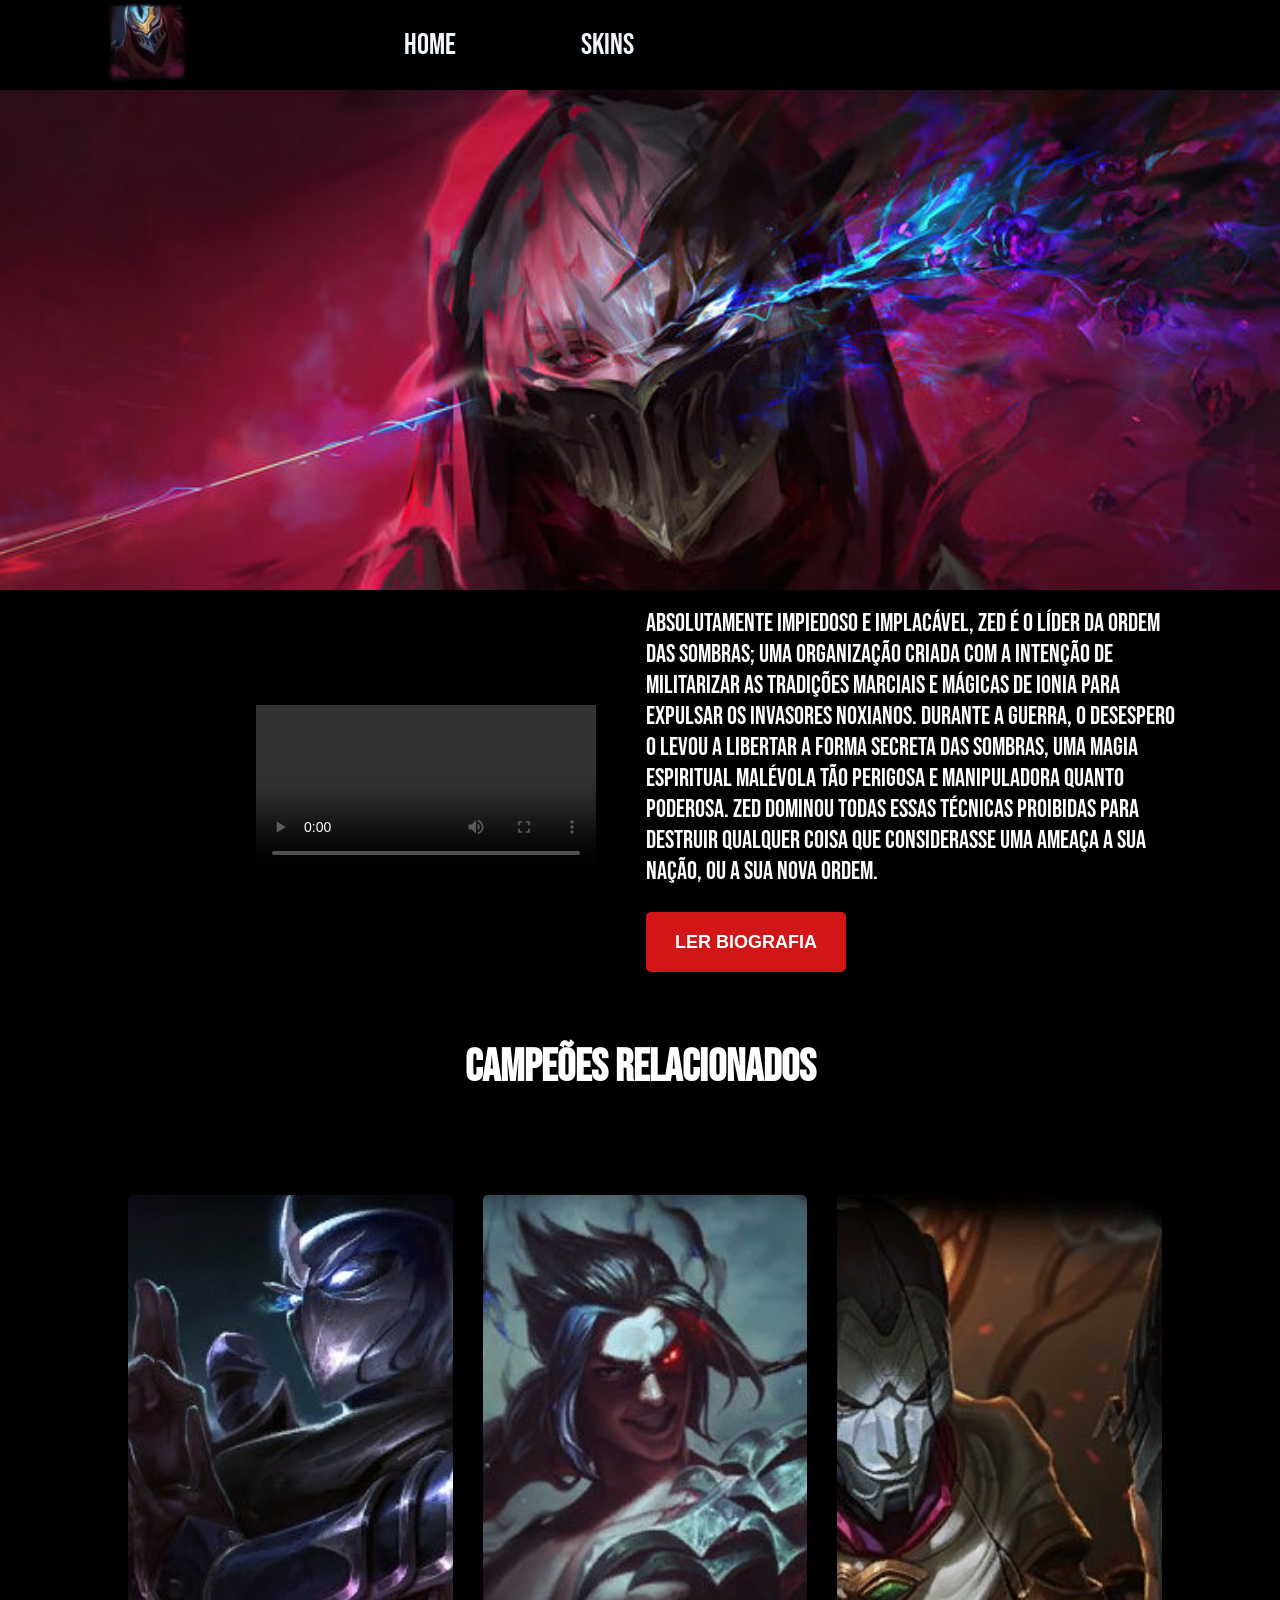
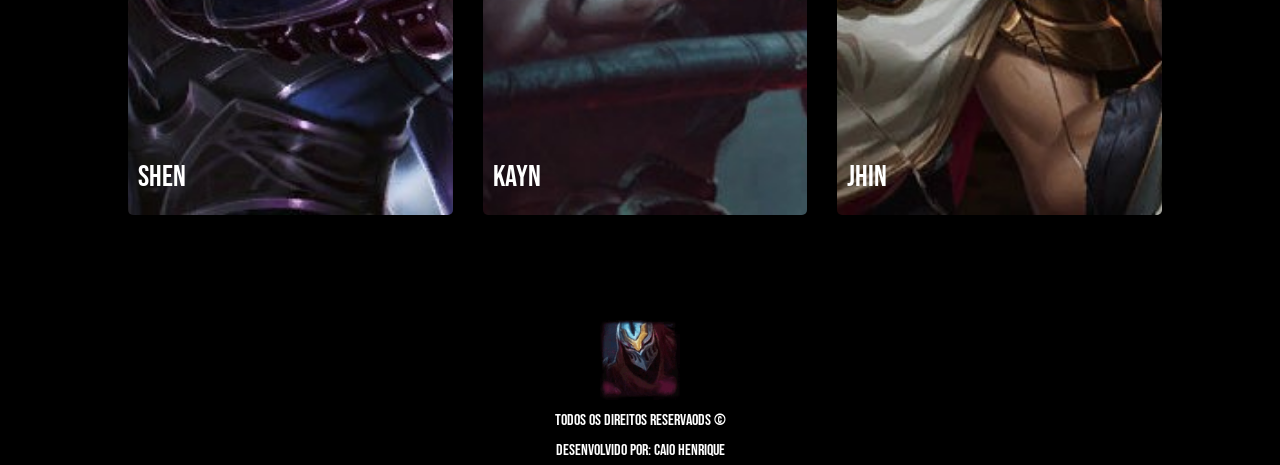
==== index.html @ f1536a5b "Add files via upload" ====
<!DOCTYPE html>
<html lang="en">
<head>
    <meta charset="UTF-8">
    <meta name="viewport" content="width=device-width, initial-scale=1.0">
    <title>Document</title>
    <link rel="stylesheet" href="./src/styles.css">
</head>
<body>
    <header>
        <a href="#"><img id="logo" src="./src/imagens/zed-icon.gif" alt=""></a>
        <nav>
            <ul>
                <a href="#">
                    <li>Home</li>
                </a>

                <a href="./fotos.html">
                    <li>Skins</li>
                </a>
            </ul>
        </nav>
    </header>

    <div id="banner"></div>
    <div id="trailer-zed">
        <div class="content">
            <video controls class="trailer">
                <source src="./src/imagens/videoplayback.mp4" type="video/mp4">
                Seu navegador não possui suporte para videos
            </video>
            <div id="sinopse">
                <p class="description">
                    Absolutamente impiedoso e implacável, Zed é o líder da Ordem das Sombras; uma organização criada com a intenção de militarizar as tradições marciais e mágicas de Ionia para expulsar os invasores noxianos. Durante a guerra, o desespero o levou a libertar a forma secreta das sombras, uma magia espiritual malévola tão perigosa e manipuladora quanto poderosa. Zed dominou todas essas técnicas proibidas para destruir qualquer coisa que considerasse uma ameaça a sua nação, ou a sua nova ordem.
                </p>

                <a href="https://universe.leagueoflegends.com/pt_BR/story/champion/zed/" target=”_blank”><button class="button">LER BIOGRAFIA</button></a>   

            </div>
        </div>
    </div>

    <h2 class="titulo">Campeões relacionados</h2>

    <div class="campeoes-relacionados">
        <div class="cards-campeoes">
            <div class="card banner-1">shen</div>
            <div class="card banner-2">kayn</div>
            <div class="card banner-3">jhin</div>
        </div>
    </div>

    <footer>
        <img style="object-fit: contain;"  id="logo" src="./src/imagens/zed-icon.gif">
        <span>Todos os direitos reservaods ©</span>
        <Span>Desenvolvido por: Caio Henrique</Span>
    </footer>

    <nav class="footer-navigation">
        <ul class="footer-list">
            <a href="./index.html">
                <li>Home</li>
            </a>

            <a href="./fotos.html">
                <li>Fotos</li>
            </a>
        </ul>
    </nav>
</body>
</html>
---- src/styles.css ----
@import url('https://fonts.googleapis.com/css2?family=Bebas+Neue&display=swap');

*{
    margin: 0;
    padding: 0;
    background-color: black;
    list-style: none;
    text-decoration: none;
}

header{
    height: 90px;
    display: flex;
    justify-content: space-around;
    align-items: center;
}

nav{
    width: 60%;
}

ul{
    display: flex;
    width: 30%;
    justify-content: space-between;
}

li{
    list-style: none;
    color: aliceblue;
    cursor: pointer;
    font-size: 30px;
    transition: .5s;
    font-family: "Bebas Neue", serif;
}

li:hover{
    color: #d21617;
}

#logo{
    width: 80px;
    height: auto;
}

#banner{
    background-image: url('./imagens/zed-lol-art-uhdpaper.com-4K-5.3352-wp.thumbnail.jpg');
    background-position: 50% 50%;
    background-size: cover;
    width: 100%;
    height: 500px;
}

#banner-2{
    background-image: url('./imagens/zed-lol-art-uhdpaper.com-4K-5.3352-wp.thumbnail.jpg');
    background-position: 50% 50%;
    background-size: cover;
    width: 100%;
    height: 500px;
}

#trailer-zed{
    width: 100%;
    height: 400px;
    display: flex;
    justify-content: center;
}

.content {
    width: 60%;
    display: flex;
    align-items: center;
    justify-content: space-between;
}

.trailer {
    width: 90%;
}

#sinopse{
    width: 100%;
    display: flex;
    flex-direction: column;
    justify-content: space-between;
    margin-left: 50px;
}

.description{
    color: #fff;
    font-size: 25px;
    font-family: "Bebas Neue", serif;
    width: 140%;
}

.button{
    width: 200px;
    height: 60px;
    background-color: #d21617;
    color: #fff;
    padding: 8px 10px;
    border-radius: 5px;
    cursor: pointer;
    transition: .8s;
    font-size: 18px;
    display: flex;
    justify-content: center;
    align-items: center;
    font-weight: bold;
    border: none;
    outline: none;
    margin-top: 25px;
}

.button:hover{
    background-color: #fff;
    color: #000;
}

.titulo{
    text-align: center;
    padding: 50px;
    font-size: 45px;
    font-weight: 500px;
    font-family: "Bebas Neue", serif;
    color: #fff;
}

.campeoes-relacionados{
    width: 100%;
    display: flex;
    justify-content: center;
    margin-top: 50px;
}

.cards-campeoes{
    width: 80%;
    display: grid;
    grid-template-columns: repeat(3, 1fr);
    row-gap: 20px;
    column-gap: 40px;
}

.card{
    width: 100%;
    height: 600px;
    background-size: cover;
    background-position: 50% 50%;
    border-radius: 5px;
    cursor: pointer;
    transition: 1s;
    display: flex;
    flex-direction: column;
    justify-content: flex-end;
    padding: 0 0 20px 10px;
    color: #fff;
    font-size: 30px;
    font-family: "Bebas Neue", serif;
}

.banner-1{
    background-image: url('./imagens/League_Infobox_Shen.jpg');
}

.banner-2{
    background-image: url('./imagens/League_Infobox_Kayn.jpg');
}

.banner-3{
    background-image: url('./imagens/League_Infobox_Jhin.jpg');
}

.card:hover {
    transform: scale(1.08);
}

footer {
    height: 150px;
    margin-top: 100px;
    display: flex;
    flex-direction: column;
    align-items: center;
    justify-content: space-around;
}

span {
    color: #fff;
    font-family: "Bebas Neue", serif;
}

.footer-navigation {
    display: none;
}
.footer-list {
    display: flex;
    flex-direction: column;
    align-items: center;
}

@media(max-width: 768px){
    .footer-navigation {
        display: block;
    }

    nav{
        display: none;
    }

    #banner{
        background-position: 40%;
    }

    #trailer-container{
        width: 100%;
        height: 400px;
        display: flex;
        flex-direction: column;
    }

    .content{
        width: 95%;
        display: flex;
        flex-direction: column;
    }

    .trailer {
        width: 100%;
    }

    #sinopse {
        width: 80%;
        display: flex;
        flex-direction: column;
        justify-content: space-between;
    }

    .titulo{
        width: 80%;
        margin-top: 380px;
    }

    .description {
        width: 100%;
        margin-top: 1%;
    }

    .button {
        width: 100%;
        margin-top: 30px;
    }

    .cards-campeoes {
        grid-template-columns: 1fr;
        margin-top: 10px;
    }
}
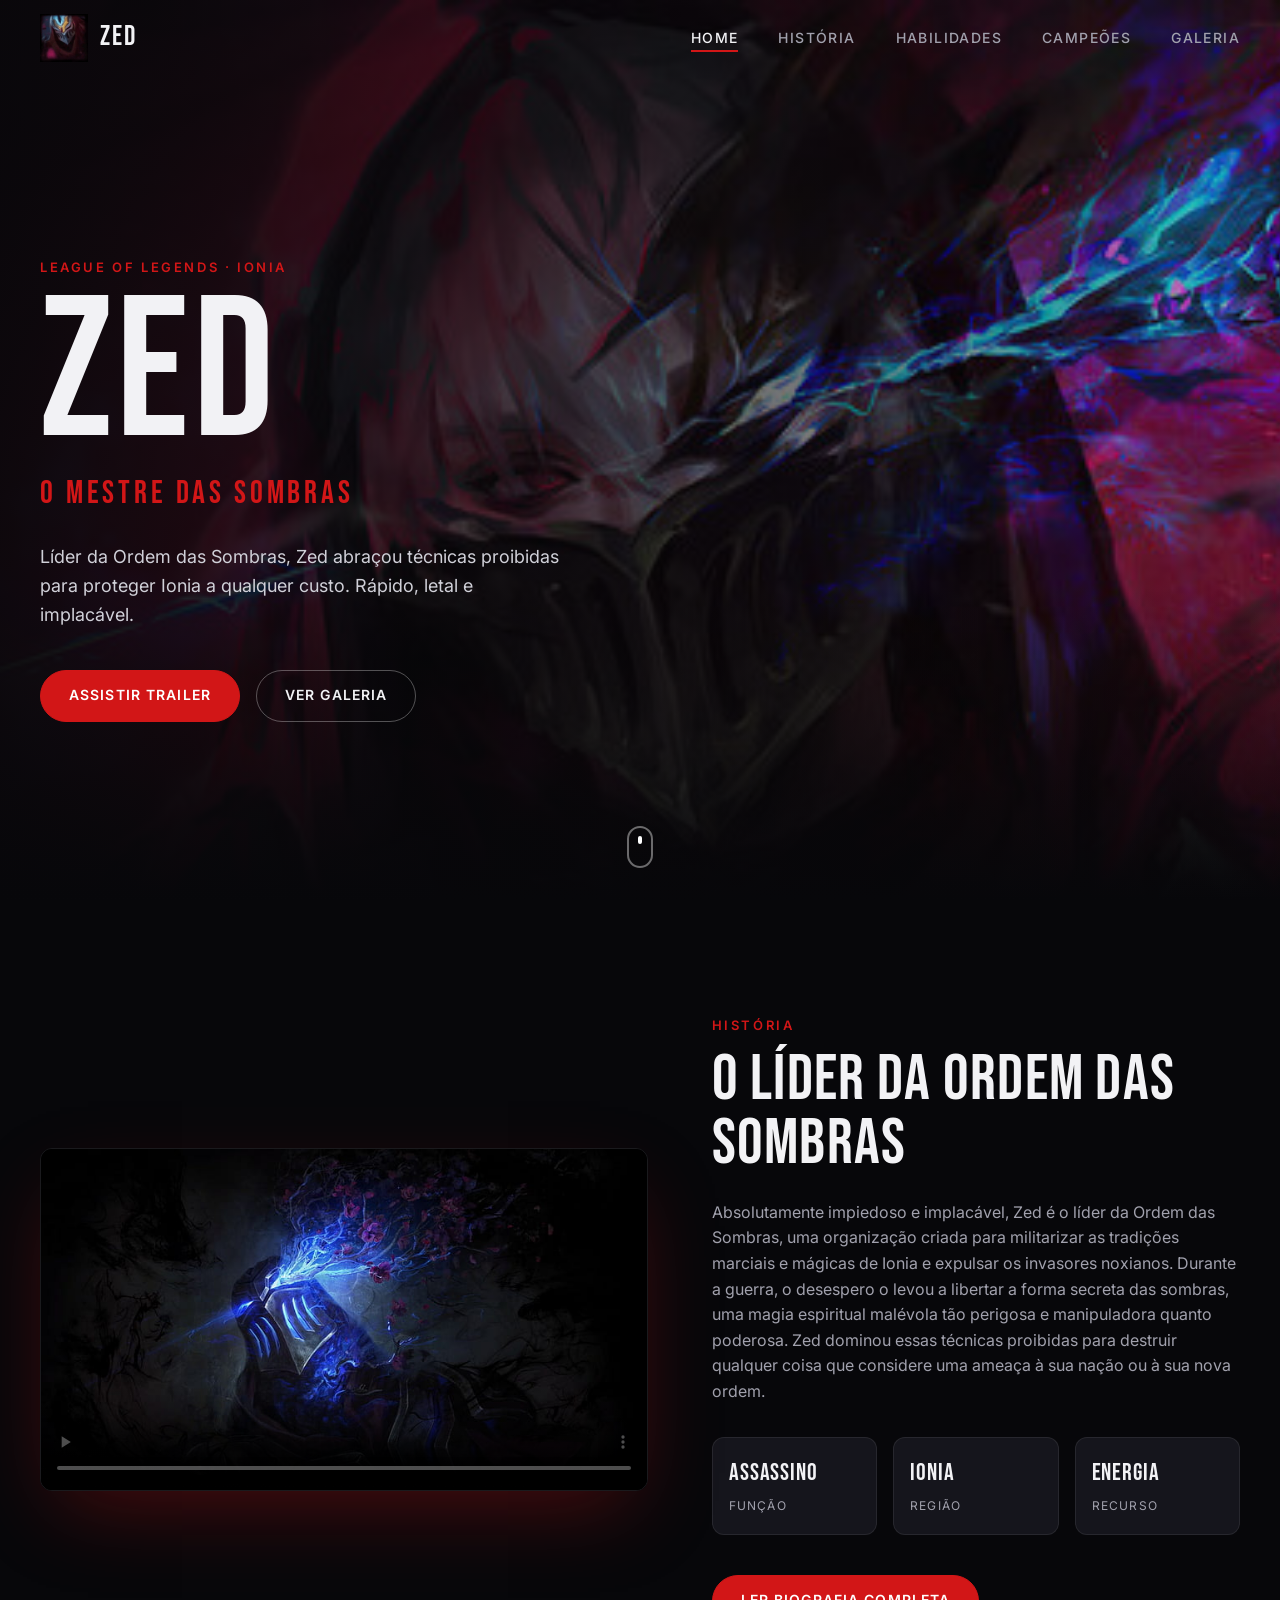
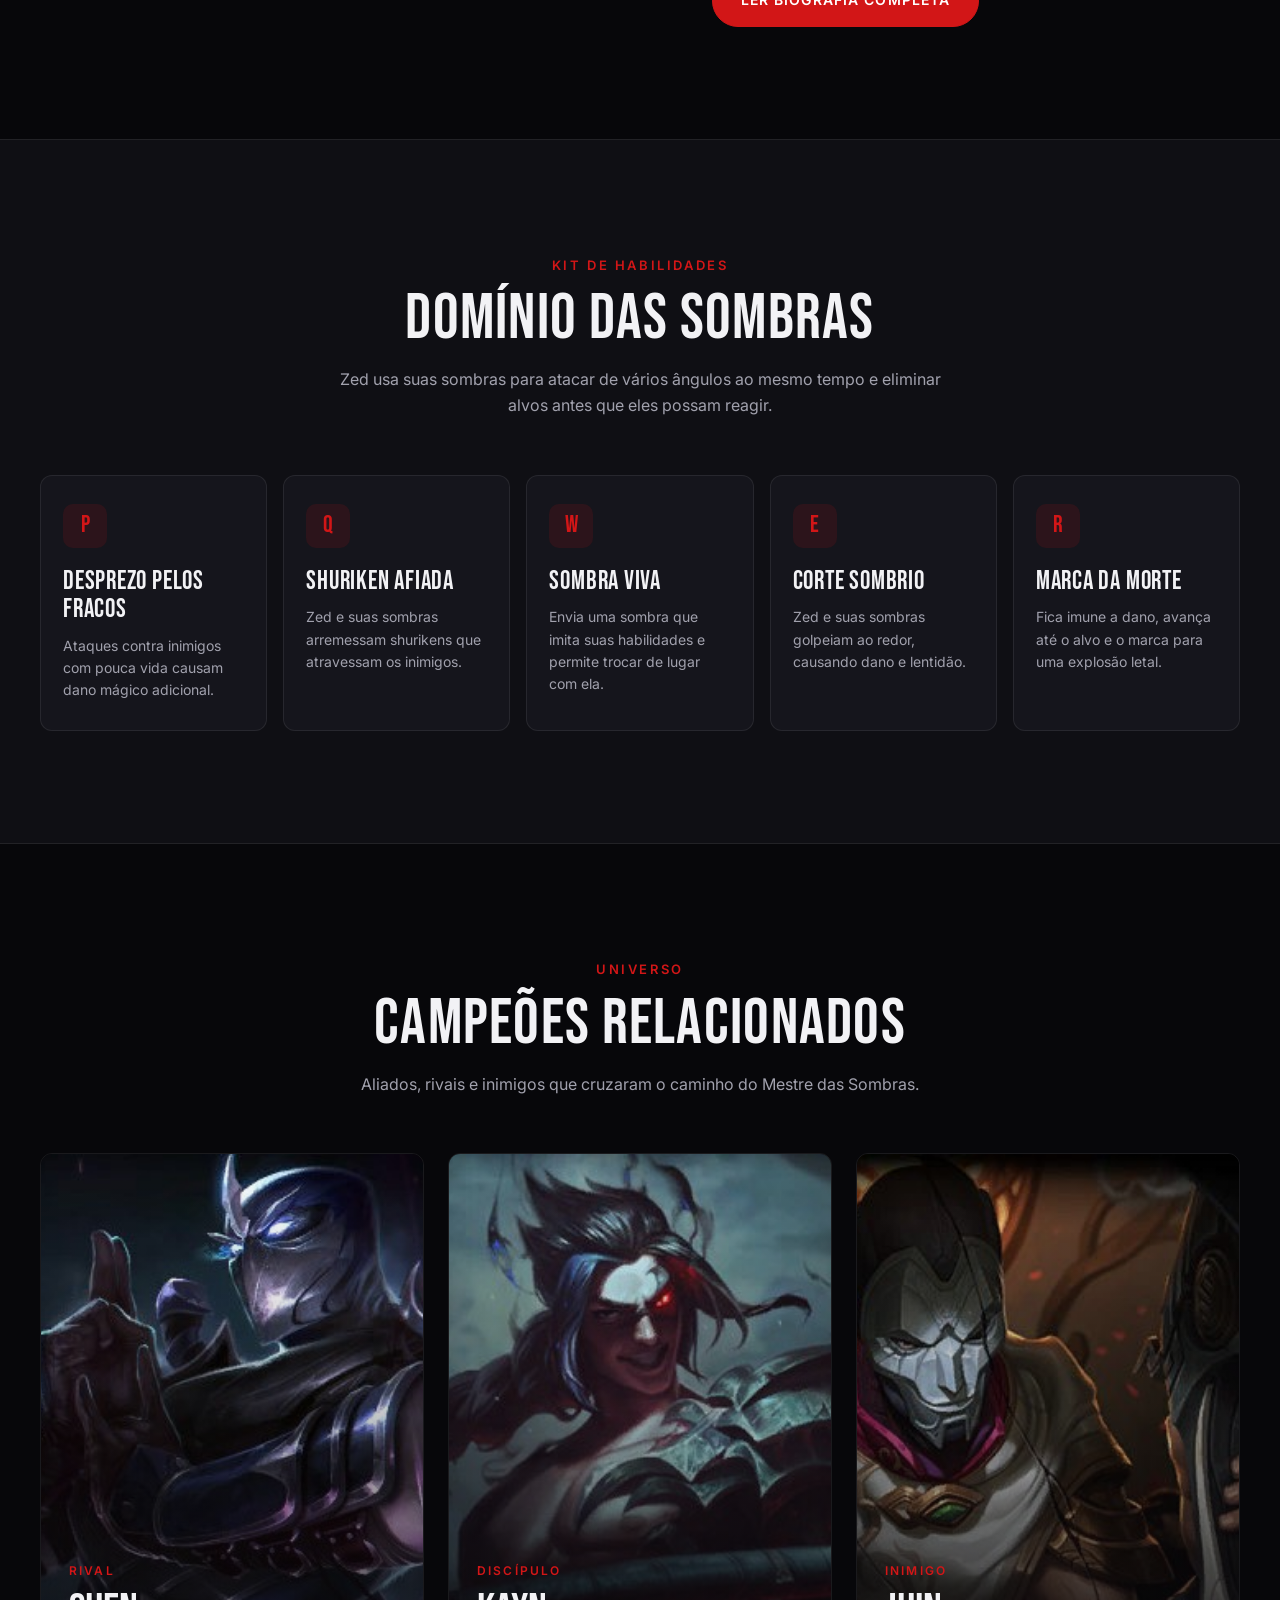
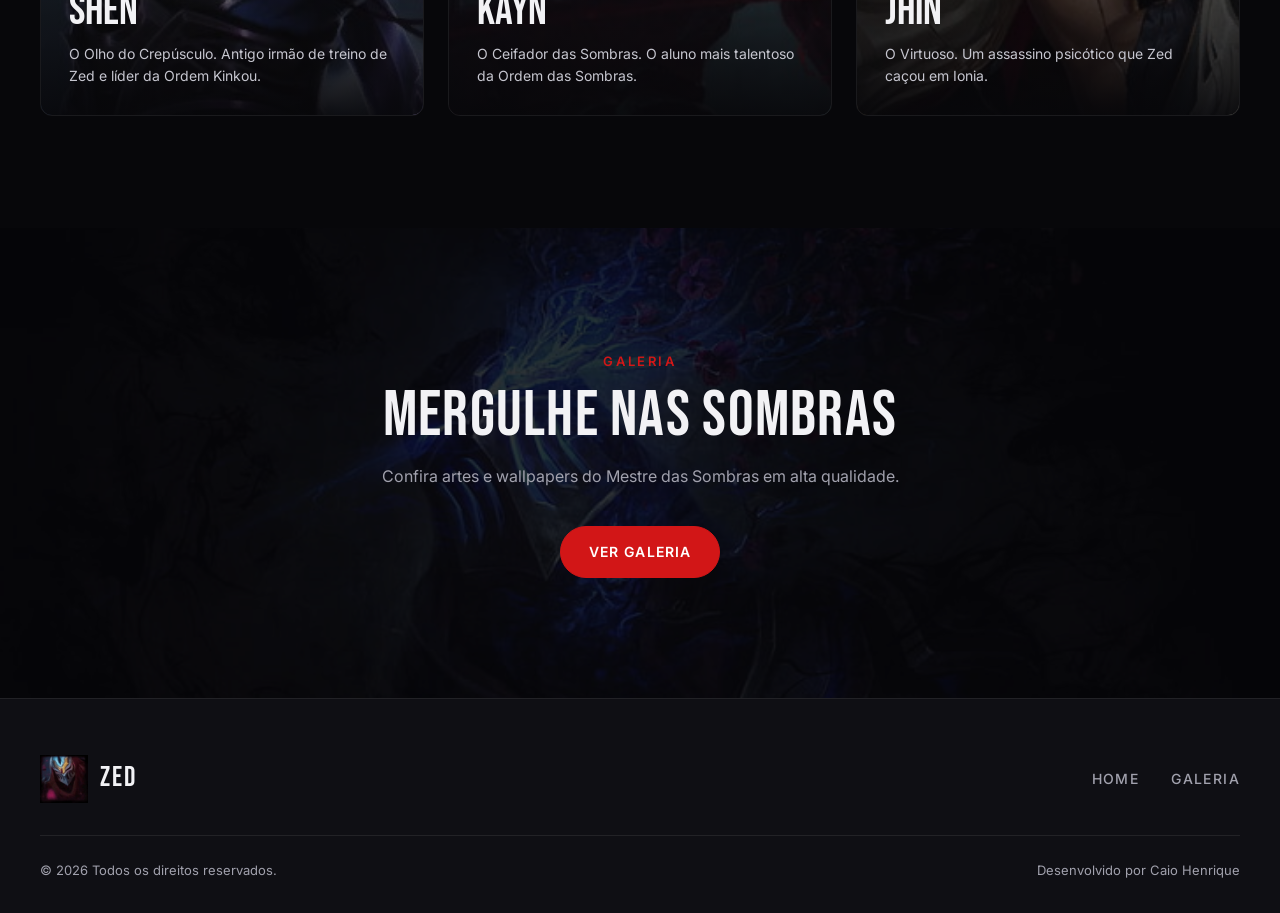
==== commit 47aacbee: "Redesenha a landing page com visual mais profissional - HTML semântico, lang pt-BR, títulos e meta t" ====
--- a/index.html
+++ b/index.html
@@ -1,71 +1,203 @@
-<!DOCTYPE html>
-<html lang="en">
-<head>
-    <meta charset="UTF-8">
-    <meta name="viewport" content="width=device-width, initial-scale=1.0">
-    <title>Document</title>
-    <link rel="stylesheet" href="./src/styles.css">
-</head>
-<body>
-    <header>
-        <a href="#"><img id="logo" src="./src/imagens/zed-icon.gif" alt=""></a>
-        <nav>
-            <ul>
-                <a href="#">
-                    <li>Home</li>
-                </a>
-
-                <a href="./fotos.html">
-                    <li>Skins</li>
-                </a>
-            </ul>
-        </nav>
-    </header>
-
-    <div id="banner"></div>
-    <div id="trailer-zed">
-        <div class="content">
-            <video controls class="trailer">
-                <source src="./src/imagens/videoplayback.mp4" type="video/mp4">
-                Seu navegador não possui suporte para videos
-            </video>
-            <div id="sinopse">
-                <p class="description">
-                    Absolutamente impiedoso e implacável, Zed é o líder da Ordem das Sombras; uma organização criada com a intenção de militarizar as tradições marciais e mágicas de Ionia para expulsar os invasores noxianos. Durante a guerra, o desespero o levou a libertar a forma secreta das sombras, uma magia espiritual malévola tão perigosa e manipuladora quanto poderosa. Zed dominou todas essas técnicas proibidas para destruir qualquer coisa que considerasse uma ameaça a sua nação, ou a sua nova ordem.
-                </p>
-
-                <a href="https://universe.leagueoflegends.com/pt_BR/story/champion/zed/" target=”_blank”><button class="button">LER BIOGRAFIA</button></a>   
-
-            </div>
-        </div>
-    </div>
-
-    <h2 class="titulo">Campeões relacionados</h2>
-
-    <div class="campeoes-relacionados">
-        <div class="cards-campeoes">
-            <div class="card banner-1">shen</div>
-            <div class="card banner-2">kayn</div>
-            <div class="card banner-3">jhin</div>
-        </div>
-    </div>
-
-    <footer>
-        <img style="object-fit: contain;"  id="logo" src="./src/imagens/zed-icon.gif">
-        <span>Todos os direitos reservaods ©</span>
-        <Span>Desenvolvido por: Caio Henrique</Span>
-    </footer>
-
-    <nav class="footer-navigation">
-        <ul class="footer-list">
-            <a href="./index.html">
-                <li>Home</li>
-            </a>
-
-            <a href="./fotos.html">
-                <li>Fotos</li>
-            </a>
-        </ul>
-    </nav>
-</body>
-</html>+<!DOCTYPE html>
+<html lang="pt-BR">
+<head>
+    <meta charset="UTF-8">
+    <meta name="viewport" content="width=device-width, initial-scale=1.0">
+    <title>Zed, o Mestre das Sombras | League of Legends</title>
+    <meta name="description" content="Conheça Zed, o Mestre das Sombras e líder da Ordem das Sombras de Ionia: história, habilidades, trailer e campeões relacionados.">
+    <meta name="theme-color" content="#07070a">
+    <meta property="og:title" content="Zed, o Mestre das Sombras">
+    <meta property="og:description" content="História, habilidades e trailer do líder da Ordem das Sombras.">
+    <meta property="og:image" content="./src/imagens/zed-lol-art-uhdpaper.com-4K-5.3352-wp.thumbnail.jpg">
+    <link rel="icon" href="./src/imagens/zed-icon.gif" type="image/gif">
+    <link rel="preconnect" href="https://fonts.googleapis.com">
+    <link rel="preconnect" href="https://fonts.gstatic.com" crossorigin>
+    <link rel="stylesheet" href="./src/styles.css">
+</head>
+<body>
+    <header class="header">
+        <div class="container">
+            <a href="./index.html" class="brand" aria-label="Zed — página inicial">
+                <img src="./src/imagens/zed-icon.gif" alt="">
+                Zed
+            </a>
+
+            <button class="menu-toggle" aria-label="Abrir menu" aria-expanded="false" aria-controls="menu">
+                <span></span><span></span><span></span>
+            </button>
+
+            <nav class="nav" id="menu" aria-label="Principal">
+                <ul class="nav-list">
+                    <li><a href="./index.html" aria-current="page">Home</a></li>
+                    <li><a href="#historia">História</a></li>
+                    <li><a href="#habilidades">Habilidades</a></li>
+                    <li><a href="#campeoes">Campeões</a></li>
+                    <li><a href="./fotos.html">Galeria</a></li>
+                </ul>
+            </nav>
+        </div>
+    </header>
+
+    <main>
+        <section class="hero">
+            <div class="container">
+                <div class="hero-content reveal">
+                    <span class="eyebrow">League of Legends · Ionia</span>
+                    <h1 class="hero-title">Zed</h1>
+                    <p class="hero-subtitle">O Mestre das Sombras</p>
+                    <p class="hero-text">
+                        Líder da Ordem das Sombras, Zed abraçou técnicas proibidas para proteger Ionia
+                        a qualquer custo. Rápido, letal e implacável.
+                    </p>
+                    <div class="hero-actions">
+                        <a href="#historia" class="btn btn-primary">Assistir trailer</a>
+                        <a href="./fotos.html" class="btn btn-ghost">Ver galeria</a>
+                    </div>
+                </div>
+            </div>
+            <a href="#historia" class="scroll-indicator" aria-label="Rolar para a história"></a>
+        </section>
+
+        <section class="section" id="historia">
+            <div class="container about-grid">
+                <div class="video-frame reveal">
+                    <video controls preload="metadata" poster="./src/imagens/fan-art-zed-league-of-legends-video-games-zed-wallpaper-preview.jpg">
+                        <source src="./src/imagens/videoplayback.mp4" type="video/mp4">
+                        Seu navegador não suporta a reprodução de vídeos.
+                    </video>
+                </div>
+
+                <div class="about-text reveal">
+                    <span class="eyebrow">História</span>
+                    <h2 class="section-title">O líder da Ordem das Sombras</h2>
+                    <p>
+                        Absolutamente impiedoso e implacável, Zed é o líder da Ordem das Sombras, uma
+                        organização criada para militarizar as tradições marciais e mágicas de Ionia e
+                        expulsar os invasores noxianos. Durante a guerra, o desespero o levou a libertar a
+                        forma secreta das sombras, uma magia espiritual malévola tão perigosa e manipuladora
+                        quanto poderosa. Zed dominou essas técnicas proibidas para destruir qualquer coisa
+                        que considere uma ameaça à sua nação ou à sua nova ordem.
+                    </p>
+
+                    <div class="stats">
+                        <div class="stat"><strong>Assassino</strong><span>Função</span></div>
+                        <div class="stat"><strong>Ionia</strong><span>Região</span></div>
+                        <div class="stat"><strong>Energia</strong><span>Recurso</span></div>
+                    </div>
+
+                    <a href="https://universe.leagueoflegends.com/pt_BR/story/champion/zed/" target="_blank" rel="noopener noreferrer" class="btn btn-primary">
+                        Ler biografia completa
+                    </a>
+                </div>
+            </div>
+        </section>
+
+        <section class="section abilities" id="habilidades">
+            <div class="container">
+                <div class="section-head reveal">
+                    <span class="eyebrow">Kit de habilidades</span>
+                    <h2 class="section-title">Domínio das sombras</h2>
+                    <p>Zed usa suas sombras para atacar de vários ângulos ao mesmo tempo e eliminar alvos antes que eles possam reagir.</p>
+                </div>
+
+                <div class="ability-grid">
+                    <article class="ability reveal">
+                        <span class="ability-key">P</span>
+                        <h3>Desprezo pelos Fracos</h3>
+                        <p>Ataques contra inimigos com pouca vida causam dano mágico adicional.</p>
+                    </article>
+                    <article class="ability reveal">
+                        <span class="ability-key">Q</span>
+                        <h3>Shuriken Afiada</h3>
+                        <p>Zed e suas sombras arremessam shurikens que atravessam os inimigos.</p>
+                    </article>
+                    <article class="ability reveal">
+                        <span class="ability-key">W</span>
+                        <h3>Sombra Viva</h3>
+                        <p>Envia uma sombra que imita suas habilidades e permite trocar de lugar com ela.</p>
+                    </article>
+                    <article class="ability reveal">
+                        <span class="ability-key">E</span>
+                        <h3>Corte Sombrio</h3>
+                        <p>Zed e suas sombras golpeiam ao redor, causando dano e lentidão.</p>
+                    </article>
+                    <article class="ability reveal">
+                        <span class="ability-key">R</span>
+                        <h3>Marca da Morte</h3>
+                        <p>Fica imune a dano, avança até o alvo e o marca para uma explosão letal.</p>
+                    </article>
+                </div>
+            </div>
+        </section>
+
+        <section class="section" id="campeoes">
+            <div class="container">
+                <div class="section-head reveal">
+                    <span class="eyebrow">Universo</span>
+                    <h2 class="section-title">Campeões relacionados</h2>
+                    <p>Aliados, rivais e inimigos que cruzaram o caminho do Mestre das Sombras.</p>
+                </div>
+
+                <div class="champion-grid">
+                    <article class="champion-card reveal">
+                        <img src="./src/imagens/League_Infobox_Shen.jpg" alt="Arte de Shen, o Olho do Crepúsculo" loading="lazy">
+                        <div class="champion-info">
+                            <span>Rival</span>
+                            <h3>Shen</h3>
+                            <p>O Olho do Crepúsculo. Antigo irmão de treino de Zed e líder da Ordem Kinkou.</p>
+                        </div>
+                    </article>
+                    <article class="champion-card reveal">
+                        <img src="./src/imagens/League_Infobox_Kayn.jpg" alt="Arte de Kayn, o Ceifador das Sombras" loading="lazy">
+                        <div class="champion-info">
+                            <span>Discípulo</span>
+                            <h3>Kayn</h3>
+                            <p>O Ceifador das Sombras. O aluno mais talentoso da Ordem das Sombras.</p>
+                        </div>
+                    </article>
+                    <article class="champion-card reveal">
+                        <img src="./src/imagens/League_Infobox_Jhin.jpg" alt="Arte de Jhin, o Virtuoso" loading="lazy">
+                        <div class="champion-info">
+                            <span>Inimigo</span>
+                            <h3>Jhin</h3>
+                            <p>O Virtuoso. Um assassino psicótico que Zed caçou em Ionia.</p>
+                        </div>
+                    </article>
+                </div>
+            </div>
+        </section>
+
+        <section class="cta">
+            <div class="container reveal">
+                <span class="eyebrow">Galeria</span>
+                <h2 class="section-title">Mergulhe nas sombras</h2>
+                <p>Confira artes e wallpapers do Mestre das Sombras em alta qualidade.</p>
+                <a href="./fotos.html" class="btn btn-primary">Ver galeria</a>
+            </div>
+        </section>
+    </main>
+
+    <footer class="footer">
+        <div class="container">
+            <div class="footer-top">
+                <a href="./index.html" class="brand">
+                    <img src="./src/imagens/zed-icon.gif" alt="">
+                    Zed
+                </a>
+                <nav aria-label="Rodapé">
+                    <ul class="nav-list">
+                        <li><a href="./index.html">Home</a></li>
+                        <li><a href="./fotos.html">Galeria</a></li>
+                    </ul>
+                </nav>
+            </div>
+            <div class="footer-bottom">
+                <span>© <span data-year>2026</span> Todos os direitos reservados.</span>
+                <span>Desenvolvido por Caio Henrique</span>
+            </div>
+        </div>
+    </footer>
+
+    <script src="./src/script.js" defer></script>
+</body>
+</html>
--- a/src/styles.css
+++ b/src/styles.css
@@ -1,255 +1,792 @@
-@import url('https://fonts.googleapis.com/css2?family=Bebas+Neue&display=swap');
-
-*{
-    margin: 0;
-    padding: 0;
-    background-color: black;
-    list-style: none;
-    text-decoration: none;
-}
-
-header{
-    height: 90px;
-    display: flex;
-    justify-content: space-around;
-    align-items: center;
-}
-
-nav{
-    width: 60%;
-}
-
-ul{
-    display: flex;
-    width: 30%;
-    justify-content: space-between;
-}
-
-li{
-    list-style: none;
-    color: aliceblue;
-    cursor: pointer;
-    font-size: 30px;
-    transition: .5s;
-    font-family: "Bebas Neue", serif;
-}
-
-li:hover{
-    color: #d21617;
-}
-
-#logo{
-    width: 80px;
-    height: auto;
-}
-
-#banner{
-    background-image: url('./imagens/zed-lol-art-uhdpaper.com-4K-5.3352-wp.thumbnail.jpg');
-    background-position: 50% 50%;
-    background-size: cover;
-    width: 100%;
-    height: 500px;
-}
-
-#banner-2{
-    background-image: url('./imagens/zed-lol-art-uhdpaper.com-4K-5.3352-wp.thumbnail.jpg');
-    background-position: 50% 50%;
-    background-size: cover;
-    width: 100%;
-    height: 500px;
-}
-
-#trailer-zed{
-    width: 100%;
-    height: 400px;
-    display: flex;
-    justify-content: center;
-}
-
-.content {
-    width: 60%;
-    display: flex;
-    align-items: center;
-    justify-content: space-between;
-}
-
-.trailer {
-    width: 90%;
-}
-
-#sinopse{
-    width: 100%;
-    display: flex;
-    flex-direction: column;
-    justify-content: space-between;
-    margin-left: 50px;
-}
-
-.description{
-    color: #fff;
-    font-size: 25px;
-    font-family: "Bebas Neue", serif;
-    width: 140%;
-}
-
-.button{
-    width: 200px;
-    height: 60px;
-    background-color: #d21617;
-    color: #fff;
-    padding: 8px 10px;
-    border-radius: 5px;
-    cursor: pointer;
-    transition: .8s;
-    font-size: 18px;
-    display: flex;
-    justify-content: center;
-    align-items: center;
-    font-weight: bold;
-    border: none;
-    outline: none;
-    margin-top: 25px;
-}
-
-.button:hover{
-    background-color: #fff;
-    color: #000;
-}
-
-.titulo{
-    text-align: center;
-    padding: 50px;
-    font-size: 45px;
-    font-weight: 500px;
-    font-family: "Bebas Neue", serif;
-    color: #fff;
-}
-
-.campeoes-relacionados{
-    width: 100%;
-    display: flex;
-    justify-content: center;
-    margin-top: 50px;
-}
-
-.cards-campeoes{
-    width: 80%;
-    display: grid;
-    grid-template-columns: repeat(3, 1fr);
-    row-gap: 20px;
-    column-gap: 40px;
-}
-
-.card{
-    width: 100%;
-    height: 600px;
-    background-size: cover;
-    background-position: 50% 50%;
-    border-radius: 5px;
-    cursor: pointer;
-    transition: 1s;
-    display: flex;
-    flex-direction: column;
-    justify-content: flex-end;
-    padding: 0 0 20px 10px;
-    color: #fff;
-    font-size: 30px;
-    font-family: "Bebas Neue", serif;
-}
-
-.banner-1{
-    background-image: url('./imagens/League_Infobox_Shen.jpg');
-}
-
-.banner-2{
-    background-image: url('./imagens/League_Infobox_Kayn.jpg');
-}
-
-.banner-3{
-    background-image: url('./imagens/League_Infobox_Jhin.jpg');
-}
-
-.card:hover {
-    transform: scale(1.08);
-}
-
-footer {
-    height: 150px;
-    margin-top: 100px;
-    display: flex;
-    flex-direction: column;
-    align-items: center;
-    justify-content: space-around;
-}
-
-span {
-    color: #fff;
-    font-family: "Bebas Neue", serif;
-}
-
-.footer-navigation {
-    display: none;
-}
-.footer-list {
-    display: flex;
-    flex-direction: column;
-    align-items: center;
-}
-
-@media(max-width: 768px){
-    .footer-navigation {
-        display: block;
-    }
-
-    nav{
-        display: none;
-    }
-
-    #banner{
-        background-position: 40%;
-    }
-
-    #trailer-container{
-        width: 100%;
-        height: 400px;
-        display: flex;
-        flex-direction: column;
-    }
-
-    .content{
-        width: 95%;
-        display: flex;
-        flex-direction: column;
-    }
-
-    .trailer {
-        width: 100%;
-    }
-
-    #sinopse {
-        width: 80%;
-        display: flex;
-        flex-direction: column;
-        justify-content: space-between;
-    }
-
-    .titulo{
-        width: 80%;
-        margin-top: 380px;
-    }
-
-    .description {
-        width: 100%;
-        margin-top: 1%;
-    }
-
-    .button {
-        width: 100%;
-        margin-top: 30px;
-    }
-
-    .cards-campeoes {
-        grid-template-columns: 1fr;
-        margin-top: 10px;
-    }
-}+@import url('https://fonts.googleapis.com/css2?family=Bebas+Neue&family=Inter:wght@400;500;600&display=swap');
+
+/* ---------- Tokens ---------- */
+:root {
+    --bg: #07070a;
+    --bg-soft: #0f0f14;
+    --surface: #15151c;
+    --border: rgba(255, 255, 255, 0.08);
+    --text: #f2f2f5;
+    --muted: #a1a1ad;
+    --accent: #d21617;
+    --accent-hover: #ff2b2c;
+    --radius: 12px;
+    --max: 1200px;
+    --header-h: 76px;
+    --font-display: "Bebas Neue", Impact, sans-serif;
+    --font-body: "Inter", system-ui, -apple-system, "Segoe UI", sans-serif;
+}
+
+/* ---------- Base ---------- */
+*,
+*::before,
+*::after {
+    box-sizing: border-box;
+    margin: 0;
+    padding: 0;
+}
+
+html {
+    scroll-behavior: smooth;
+    scroll-padding-top: var(--header-h);
+}
+
+body {
+    background: var(--bg);
+    color: var(--text);
+    font-family: var(--font-body);
+    font-size: 16px;
+    line-height: 1.6;
+    -webkit-font-smoothing: antialiased;
+    overflow-x: hidden;
+}
+
+img,
+video {
+    display: block;
+    max-width: 100%;
+}
+
+a {
+    color: inherit;
+    text-decoration: none;
+}
+
+ul {
+    list-style: none;
+}
+
+.container {
+    width: min(100% - 32px, var(--max));
+    margin-inline: auto;
+}
+
+.section {
+    padding: 112px 0;
+}
+
+.eyebrow {
+    display: inline-block;
+    color: var(--accent);
+    font-size: 13px;
+    font-weight: 600;
+    letter-spacing: 0.2em;
+    text-transform: uppercase;
+    margin-bottom: 12px;
+}
+
+.section-title {
+    font-family: var(--font-display);
+    font-weight: 400;
+    font-size: clamp(40px, 6vw, 64px);
+    line-height: 1;
+    letter-spacing: 0.02em;
+}
+
+.section-head {
+    text-align: center;
+    max-width: 640px;
+    margin: 0 auto 56px;
+}
+
+.section-head p {
+    color: var(--muted);
+    margin-top: 16px;
+}
+
+/* ---------- Buttons ---------- */
+.btn {
+    display: inline-flex;
+    align-items: center;
+    justify-content: center;
+    gap: 10px;
+    height: 52px;
+    padding: 0 28px;
+    border-radius: 999px;
+    font-family: var(--font-body);
+    font-size: 14px;
+    font-weight: 600;
+    letter-spacing: 0.08em;
+    text-transform: uppercase;
+    cursor: pointer;
+    transition: background-color .25s, color .25s, border-color .25s, transform .25s;
+}
+
+.btn:hover {
+    transform: translateY(-2px);
+}
+
+.btn-primary {
+    background: var(--accent);
+    color: #fff;
+    border: 1px solid var(--accent);
+}
+
+.btn-primary:hover {
+    background: var(--accent-hover);
+    border-color: var(--accent-hover);
+}
+
+.btn-ghost {
+    background: transparent;
+    color: var(--text);
+    border: 1px solid rgba(255, 255, 255, 0.3);
+}
+
+.btn-ghost:hover {
+    border-color: #fff;
+    background: rgba(255, 255, 255, 0.06);
+}
+
+:focus-visible {
+    outline: 2px solid var(--accent);
+    outline-offset: 3px;
+}
+
+/* ---------- Header ---------- */
+.header {
+    position: fixed;
+    inset: 0 0 auto 0;
+    height: var(--header-h);
+    z-index: 100;
+    transition: background-color .3s, border-color .3s, backdrop-filter .3s;
+    border-bottom: 1px solid transparent;
+}
+
+.header.scrolled {
+    background: rgba(7, 7, 10, 0.8);
+    backdrop-filter: blur(14px);
+    -webkit-backdrop-filter: blur(14px);
+    border-color: var(--border);
+}
+
+.header .container {
+    height: 100%;
+    display: flex;
+    align-items: center;
+    justify-content: space-between;
+}
+
+.brand {
+    display: flex;
+    align-items: center;
+    gap: 12px;
+    font-family: var(--font-display);
+    font-size: 28px;
+    letter-spacing: 0.08em;
+}
+
+.brand img {
+    width: 48px;
+    height: 48px;
+    object-fit: contain;
+}
+
+.nav-list {
+    display: flex;
+    gap: 40px;
+}
+
+.nav-list a {
+    position: relative;
+    font-size: 14px;
+    font-weight: 500;
+    letter-spacing: 0.1em;
+    text-transform: uppercase;
+    color: var(--muted);
+    transition: color .25s;
+}
+
+.nav-list a::after {
+    content: "";
+    position: absolute;
+    left: 0;
+    bottom: -6px;
+    width: 100%;
+    height: 2px;
+    background: var(--accent);
+    transform: scaleX(0);
+    transform-origin: left;
+    transition: transform .3s;
+}
+
+.nav-list a:hover,
+.nav-list a[aria-current="page"] {
+    color: var(--text);
+}
+
+.nav-list a:hover::after,
+.nav-list a[aria-current="page"]::after {
+    transform: scaleX(1);
+}
+
+.menu-toggle {
+    display: none;
+    width: 44px;
+    height: 44px;
+    background: none;
+    border: none;
+    cursor: pointer;
+    position: relative;
+}
+
+.menu-toggle span {
+    position: absolute;
+    left: 10px;
+    right: 10px;
+    height: 2px;
+    background: var(--text);
+    transition: transform .3s, opacity .3s;
+}
+
+.menu-toggle span:nth-child(1) { top: 15px; }
+.menu-toggle span:nth-child(2) { top: 21px; }
+.menu-toggle span:nth-child(3) { top: 27px; }
+
+.menu-toggle[aria-expanded="true"] span:nth-child(1) { transform: translateY(6px) rotate(45deg); }
+.menu-toggle[aria-expanded="true"] span:nth-child(2) { opacity: 0; }
+.menu-toggle[aria-expanded="true"] span:nth-child(3) { transform: translateY(-6px) rotate(-45deg); }
+
+/* ---------- Hero ---------- */
+.hero {
+    position: relative;
+    min-height: 100vh;
+    min-height: 100svh;
+    display: flex;
+    align-items: center;
+    background: url('./imagens/zed-lol-art-uhdpaper.com-4K-5.3352-wp.thumbnail.jpg') center / cover no-repeat;
+    isolation: isolate;
+}
+
+.hero::before {
+    content: "";
+    position: absolute;
+    inset: 0;
+    z-index: -1;
+    background:
+        linear-gradient(90deg, rgba(7, 7, 10, 0.95) 0%, rgba(7, 7, 10, 0.7) 45%, rgba(7, 7, 10, 0.2) 100%),
+        linear-gradient(0deg, var(--bg) 0%, transparent 35%);
+}
+
+.hero-content {
+    max-width: 620px;
+    padding-top: var(--header-h);
+}
+
+.hero-title {
+    font-family: var(--font-display);
+    font-weight: 400;
+    font-size: clamp(96px, 18vw, 200px);
+    line-height: .85;
+    letter-spacing: 0.02em;
+}
+
+.hero-subtitle {
+    font-family: var(--font-display);
+    font-size: clamp(22px, 3vw, 32px);
+    letter-spacing: 0.12em;
+    color: var(--accent);
+    margin: 8px 0 24px;
+}
+
+.hero-text {
+    color: #d0d0d8;
+    font-size: 18px;
+    max-width: 520px;
+    margin-bottom: 40px;
+}
+
+.hero-actions {
+    display: flex;
+    flex-wrap: wrap;
+    gap: 16px;
+}
+
+.scroll-indicator {
+    position: absolute;
+    left: 50%;
+    bottom: 32px;
+    width: 26px;
+    height: 42px;
+    border: 2px solid rgba(255, 255, 255, 0.4);
+    border-radius: 999px;
+    transform: translateX(-50%);
+}
+
+.scroll-indicator::after {
+    content: "";
+    position: absolute;
+    top: 8px;
+    left: 50%;
+    width: 4px;
+    height: 8px;
+    border-radius: 2px;
+    background: #fff;
+    transform: translateX(-50%);
+    animation: scroll 1.8s infinite;
+}
+
+@keyframes scroll {
+    0% { opacity: 1; transform: translate(-50%, 0); }
+    100% { opacity: 0; transform: translate(-50%, 14px); }
+}
+
+/* ---------- About ---------- */
+.about-grid {
+    display: grid;
+    grid-template-columns: 1.15fr 1fr;
+    gap: 64px;
+    align-items: center;
+}
+
+.video-frame {
+    position: relative;
+    border-radius: var(--radius);
+    overflow: hidden;
+    border: 1px solid var(--border);
+    box-shadow: 0 30px 80px -20px rgba(210, 22, 23, 0.35);
+}
+
+.video-frame video {
+    width: 100%;
+    aspect-ratio: 16 / 9;
+    object-fit: cover;
+    background: #000;
+}
+
+.about-text .section-title {
+    margin-bottom: 24px;
+}
+
+.about-text p {
+    color: var(--muted);
+    margin-bottom: 32px;
+}
+
+.stats {
+    display: grid;
+    grid-template-columns: repeat(3, 1fr);
+    gap: 16px;
+    margin-bottom: 40px;
+}
+
+.stat {
+    padding: 16px;
+    border: 1px solid var(--border);
+    border-radius: var(--radius);
+    background: var(--surface);
+}
+
+.stat strong {
+    display: block;
+    font-family: var(--font-display);
+    font-weight: 400;
+    font-size: 24px;
+    letter-spacing: 0.04em;
+}
+
+.stat span {
+    font-size: 12px;
+    color: var(--muted);
+    text-transform: uppercase;
+    letter-spacing: 0.1em;
+}
+
+/* ---------- Abilities ---------- */
+.abilities {
+    background: var(--bg-soft);
+    border-block: 1px solid var(--border);
+}
+
+.ability-grid {
+    display: grid;
+    grid-template-columns: repeat(5, 1fr);
+    gap: 16px;
+}
+
+.ability {
+    padding: 28px 22px;
+    border: 1px solid var(--border);
+    border-radius: var(--radius);
+    background: var(--surface);
+    transition: border-color .3s, transform .3s;
+}
+
+.ability:hover {
+    border-color: rgba(210, 22, 23, 0.6);
+    transform: translateY(-4px);
+}
+
+.ability-key {
+    display: grid;
+    place-items: center;
+    width: 44px;
+    height: 44px;
+    border-radius: 10px;
+    background: rgba(210, 22, 23, 0.12);
+    color: var(--accent);
+    font-family: var(--font-display);
+    font-size: 24px;
+    margin-bottom: 20px;
+}
+
+.ability h3 {
+    font-family: var(--font-display);
+    font-weight: 400;
+    font-size: 26px;
+    letter-spacing: 0.03em;
+    line-height: 1.1;
+    margin-bottom: 10px;
+}
+
+.ability p {
+    color: var(--muted);
+    font-size: 14px;
+}
+
+/* ---------- Champions ---------- */
+.champion-grid {
+    display: grid;
+    grid-template-columns: repeat(3, 1fr);
+    gap: 24px;
+}
+
+.champion-card {
+    position: relative;
+    aspect-ratio: 3 / 4.4;
+    border-radius: var(--radius);
+    overflow: hidden;
+    border: 1px solid var(--border);
+    isolation: isolate;
+}
+
+.champion-card img {
+    position: absolute;
+    inset: 0;
+    width: 100%;
+    height: 100%;
+    object-fit: cover;
+    z-index: -2;
+    transition: transform .8s cubic-bezier(.2, .7, .2, 1);
+}
+
+.champion-card::after {
+    content: "";
+    position: absolute;
+    inset: 0;
+    z-index: -1;
+    background: linear-gradient(0deg, rgba(7, 7, 10, 0.95) 0%, rgba(7, 7, 10, 0.2) 55%, transparent 100%);
+}
+
+.champion-card:hover img {
+    transform: scale(1.08);
+}
+
+.champion-info {
+    position: absolute;
+    inset: auto 0 0 0;
+    padding: 28px;
+}
+
+.champion-info span {
+    font-size: 12px;
+    font-weight: 600;
+    letter-spacing: 0.18em;
+    text-transform: uppercase;
+    color: var(--accent);
+}
+
+.champion-info h3 {
+    font-family: var(--font-display);
+    font-weight: 400;
+    font-size: 44px;
+    line-height: 1;
+    margin: 6px 0 10px;
+}
+
+.champion-info p {
+    color: #c6c6cf;
+    font-size: 14px;
+}
+
+/* ---------- CTA ---------- */
+.cta {
+    position: relative;
+    text-align: center;
+    padding: 120px 0;
+    background: url('./imagens/fan-art-zed-league-of-legends-video-games-zed-wallpaper-preview.jpg') center / cover no-repeat;
+    isolation: isolate;
+}
+
+.cta::before {
+    content: "";
+    position: absolute;
+    inset: 0;
+    z-index: -1;
+    background: rgba(7, 7, 10, 0.82);
+}
+
+.cta p {
+    color: var(--muted);
+    max-width: 520px;
+    margin: 16px auto 36px;
+}
+
+/* ---------- Page hero (Galeria) ---------- */
+.page-hero {
+    position: relative;
+    min-height: 60vh;
+    display: flex;
+    align-items: flex-end;
+    padding-bottom: 72px;
+    background: url('./imagens/zed-lol-art-uhdpaper.com-4K-5.3352-wp.thumbnail.jpg') center 30% / cover no-repeat;
+    isolation: isolate;
+}
+
+.page-hero::before {
+    content: "";
+    position: absolute;
+    inset: 0;
+    z-index: -1;
+    background: linear-gradient(0deg, var(--bg) 0%, rgba(7, 7, 10, 0.55) 60%, rgba(7, 7, 10, 0.75) 100%);
+}
+
+.page-hero p {
+    color: #d0d0d8;
+    max-width: 540px;
+    margin-top: 16px;
+}
+
+/* ---------- Gallery ---------- */
+.gallery {
+    display: grid;
+    grid-template-columns: repeat(3, 1fr);
+    gap: 20px;
+}
+
+.gallery-item {
+    position: relative;
+    border-radius: var(--radius);
+    overflow: hidden;
+    border: 1px solid var(--border);
+    cursor: zoom-in;
+    background: var(--surface);
+    padding: 0;
+    aspect-ratio: 4 / 3;
+}
+
+.gallery-item.wide {
+    grid-column: span 2;
+    aspect-ratio: auto;
+}
+
+.gallery-item img {
+    width: 100%;
+    height: 100%;
+    object-fit: cover;
+    transition: transform .6s, filter .6s;
+}
+
+.gallery-item:hover img {
+    transform: scale(1.05);
+    filter: brightness(1.1);
+}
+
+.gallery-item figcaption {
+    position: absolute;
+    inset: auto 0 0 0;
+    padding: 20px;
+    text-align: left;
+    font-family: var(--font-display);
+    font-size: 24px;
+    letter-spacing: 0.04em;
+    color: #fff;
+    background: linear-gradient(0deg, rgba(7, 7, 10, 0.9), transparent);
+}
+
+.lightbox {
+    position: fixed;
+    inset: 0;
+    z-index: 200;
+    display: grid;
+    place-items: center;
+    padding: 24px;
+    background: rgba(0, 0, 0, 0.92);
+    opacity: 0;
+    visibility: hidden;
+    transition: opacity .3s, visibility .3s;
+}
+
+.lightbox.open {
+    opacity: 1;
+    visibility: visible;
+}
+
+.lightbox img {
+    max-height: 85vh;
+    border-radius: var(--radius);
+}
+
+.lightbox-close {
+    position: absolute;
+    top: 20px;
+    right: 20px;
+    width: 48px;
+    height: 48px;
+    border-radius: 50%;
+    border: 1px solid rgba(255, 255, 255, 0.3);
+    background: transparent;
+    color: #fff;
+    font-size: 26px;
+    line-height: 1;
+    cursor: pointer;
+}
+
+/* ---------- Footer ---------- */
+.footer {
+    border-top: 1px solid var(--border);
+    padding: 56px 0 32px;
+    background: var(--bg-soft);
+}
+
+.footer-top {
+    display: flex;
+    flex-wrap: wrap;
+    align-items: center;
+    justify-content: space-between;
+    gap: 24px;
+    padding-bottom: 32px;
+    border-bottom: 1px solid var(--border);
+}
+
+.footer .nav-list {
+    gap: 32px;
+}
+
+.footer-bottom {
+    display: flex;
+    flex-wrap: wrap;
+    justify-content: space-between;
+    gap: 12px;
+    padding-top: 24px;
+    font-size: 13px;
+    color: var(--muted);
+}
+
+/* ---------- Reveal animation ---------- */
+.reveal {
+    opacity: 0;
+    transform: translateY(32px);
+    transition: opacity .8s ease, transform .8s ease;
+}
+
+.reveal.visible {
+    opacity: 1;
+    transform: none;
+}
+
+@media (prefers-reduced-motion: reduce) {
+    html { scroll-behavior: auto; }
+    *, *::before, *::after {
+        animation: none !important;
+        transition: none !important;
+    }
+    .reveal { opacity: 1; transform: none; }
+}
+
+/* ---------- Responsive ---------- */
+@media (max-width: 1024px) {
+    .ability-grid {
+        grid-template-columns: repeat(2, 1fr);
+    }
+
+    .ability:last-child {
+        grid-column: span 2;
+    }
+
+    .about-grid {
+        grid-template-columns: 1fr;
+        gap: 48px;
+    }
+}
+
+@media (max-width: 768px) {
+    .section {
+        padding: 80px 0;
+    }
+
+    .menu-toggle {
+        display: block;
+    }
+
+    .header .nav {
+        position: fixed;
+        inset: var(--header-h) 0 auto 0;
+        background: rgba(7, 7, 10, 0.97);
+        border-bottom: 1px solid var(--border);
+        padding: 24px 16px 32px;
+        transform: translateY(-12px);
+        opacity: 0;
+        visibility: hidden;
+        transition: opacity .3s, transform .3s, visibility .3s;
+    }
+
+    .header .nav.open {
+        transform: none;
+        opacity: 1;
+        visibility: visible;
+    }
+
+    .header.menu-open {
+        background: rgba(7, 7, 10, 0.97);
+    }
+
+    .header .nav-list {
+        flex-direction: column;
+        gap: 20px;
+    }
+
+    .header .nav-list a {
+        font-size: 18px;
+    }
+
+    .hero::before {
+        background:
+            linear-gradient(0deg, var(--bg) 0%, rgba(7, 7, 10, 0.75) 50%, rgba(7, 7, 10, 0.5) 100%);
+    }
+
+    .hero {
+        background-position: 65% center;
+    }
+
+    .hero-actions .btn {
+        flex: 1 1 100%;
+    }
+
+    .stats {
+        grid-template-columns: 1fr;
+    }
+
+    .champion-grid,
+    .gallery {
+        grid-template-columns: 1fr;
+    }
+
+    .gallery-item.wide {
+        grid-column: auto;
+    }
+
+    .ability-grid {
+        grid-template-columns: 1fr;
+    }
+
+    .ability:last-child {
+        grid-column: auto;
+    }
+
+    .footer-top,
+    .footer-bottom {
+        flex-direction: column;
+        align-items: flex-start;
+    }
+}
